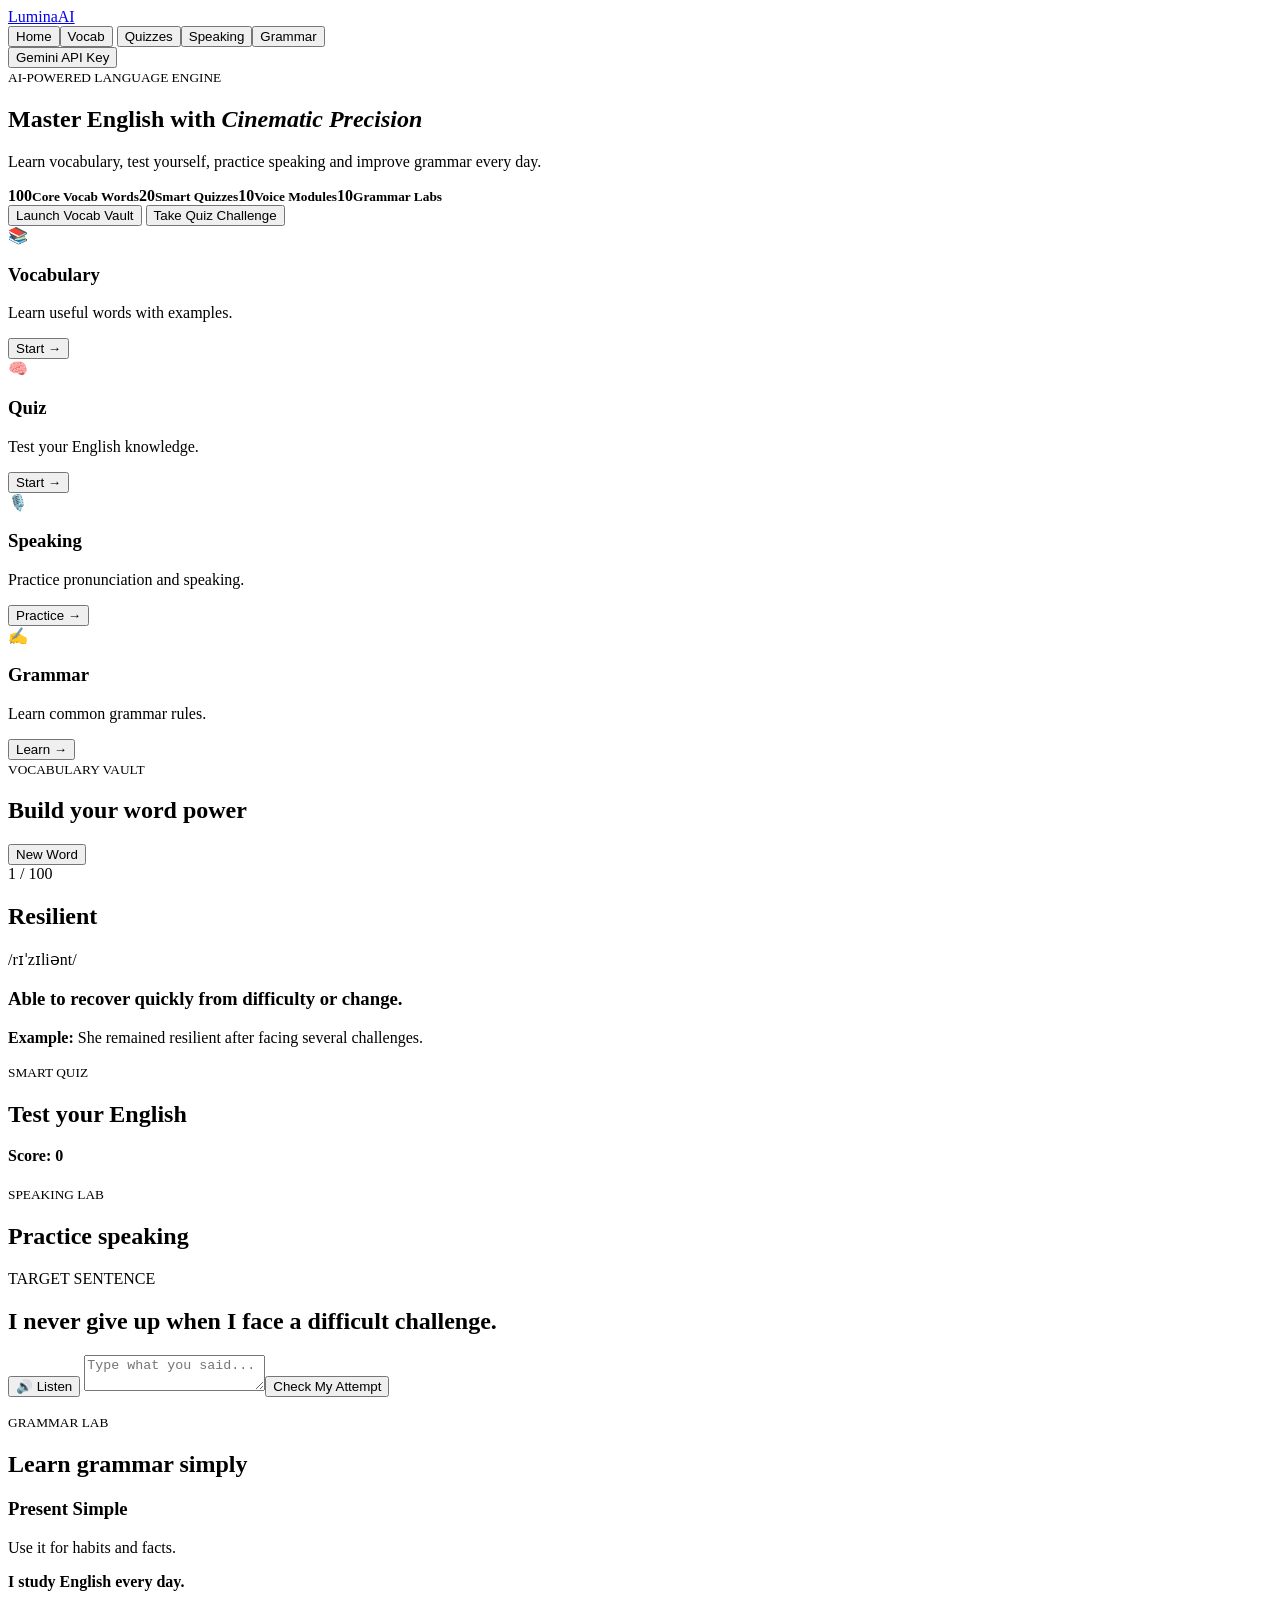
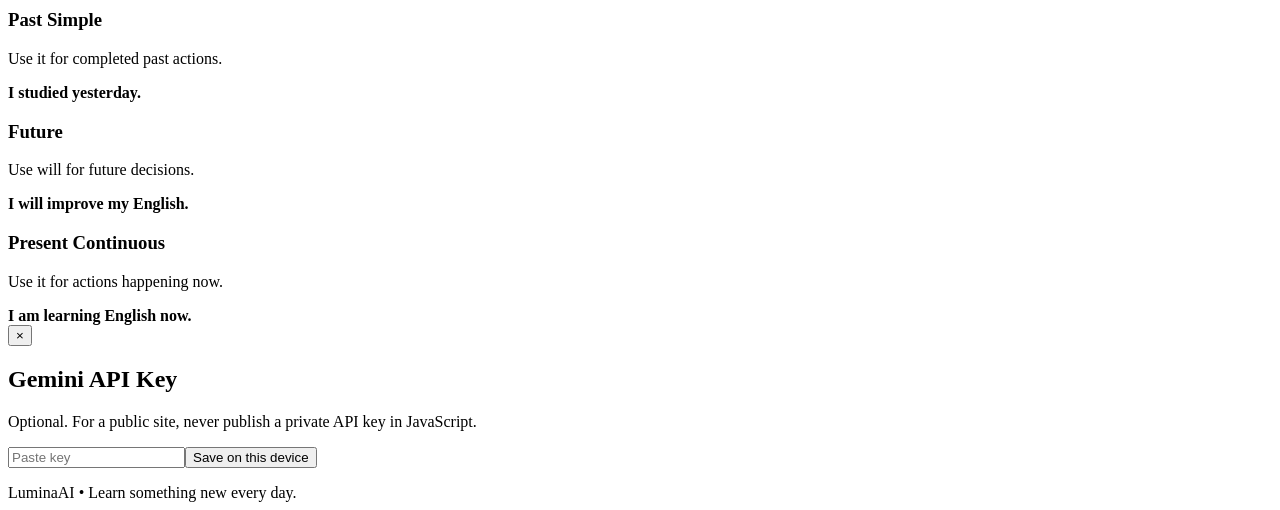
==== index (1).html @ 28f8e34a "Add files via upload" ====
<!doctype html>
<html lang="en">
<head>
<meta charset="utf-8"><meta name="viewport" content="width=device-width,initial-scale=1">
<title>LuminaAI Daily Learning App</title>
<link rel="stylesheet" href="style.css">
</head>
<body>
<header><a class="logo" href="#" data-page="home">Lumina<span>AI</span></a>
<nav>
<button data-page="home" class="active">Home</button><button data-page="vocab">Vocab</button>
<button data-page="quiz">Quizzes</button><button data-page="speak">Speaking</button><button data-page="grammar">Grammar</button>
</nav><button id="api">Gemini API Key</button></header>
<main>
<section id="home" class="page active"><div class="hero">
<small>AI-POWERED LANGUAGE ENGINE</small><h1>Master English with <em>Cinematic Precision</em></h1>
<p>Learn vocabulary, test yourself, practice speaking and improve grammar every day.</p>
<div class="stats"><b>100<small>Core Vocab Words</small></b><b>20<small>Smart Quizzes</small></b><b>10<small>Voice Modules</small></b><b>10<small>Grammar Labs</small></b></div>
<button class="primary" data-page="vocab">Launch Vocab Vault</button> <button class="secondary" data-page="quiz">Take Quiz Challenge</button>
</div><div class="cards">
<article><b>📚</b><h3>Vocabulary</h3><p>Learn useful words with examples.</p><button data-page="vocab">Start →</button></article>
<article><b>🧠</b><h3>Quiz</h3><p>Test your English knowledge.</p><button data-page="quiz">Start →</button></article>
<article><b>🎙️</b><h3>Speaking</h3><p>Practice pronunciation and speaking.</p><button data-page="speak">Practice →</button></article>
<article><b>✍️</b><h3>Grammar</h3><p>Learn common grammar rules.</p><button data-page="grammar">Learn →</button></article>
</div></section>

<section id="vocab" class="page"><div class="head"><div><small>VOCABULARY VAULT</small><h2>Build your word power</h2></div><button class="primary" id="newWord">New Word</button></div>
<div class="panel"><span id="count">1 / 100</span><h1 id="word">Resilient</h1><p id="pron">/rɪˈzɪliənt/</p><h3 id="meaning">Able to recover quickly from difficulty or change.</h3><p><b>Example:</b> <span id="example">She remained resilient after facing several challenges.</span></p><div id="syn"></div></div></section>

<section id="quiz" class="page"><div class="head"><div><small>SMART QUIZ</small><h2>Test your English</h2><p id="qnum"></p></div><strong>Score: <span id="score">0</span></strong></div>
<div class="panel"><h2 id="question"></h2><div id="answers"></div><p id="feedback"></p><button class="primary" id="next" hidden>Next Question</button></div></section>

<section id="speak" class="page"><div class="head"><div><small>SPEAKING LAB</small><h2>Practice speaking</h2></div></div>
<div class="panel center"><p>TARGET SENTENCE</p><h2 id="target">I never give up when I face a difficult challenge.</h2><button class="secondary" id="listen">🔊 Listen</button>
<textarea id="spoken" placeholder="Type what you said..."></textarea><button class="primary" id="check">Check My Attempt</button><p id="sresult"></p></div></section>

<section id="grammar" class="page"><div class="head"><div><small>GRAMMAR LAB</small><h2>Learn grammar simply</h2></div></div>
<div class="grammar"><article><h3>Present Simple</h3><p>Use it for habits and facts.</p><b>I study English every day.</b></article>
<article><h3>Past Simple</h3><p>Use it for completed past actions.</p><b>I studied yesterday.</b></article>
<article><h3>Future</h3><p>Use will for future decisions.</p><b>I will improve my English.</b></article>
<article><h3>Present Continuous</h3><p>Use it for actions happening now.</p><b>I am learning English now.</b></article></div></section>
</main>
<div id="modal"><div><button id="close">×</button><h2>Gemini API Key</h2><p>Optional. For a public site, never publish a private API key in JavaScript.</p><input id="key" type="password" placeholder="Paste key"><button class="primary" id="save">Save on this device</button><p id="status"></p></div></div>
<footer>LuminaAI • Learn something new every day.</footer>
<script src="script.js"></script>
</body></html>
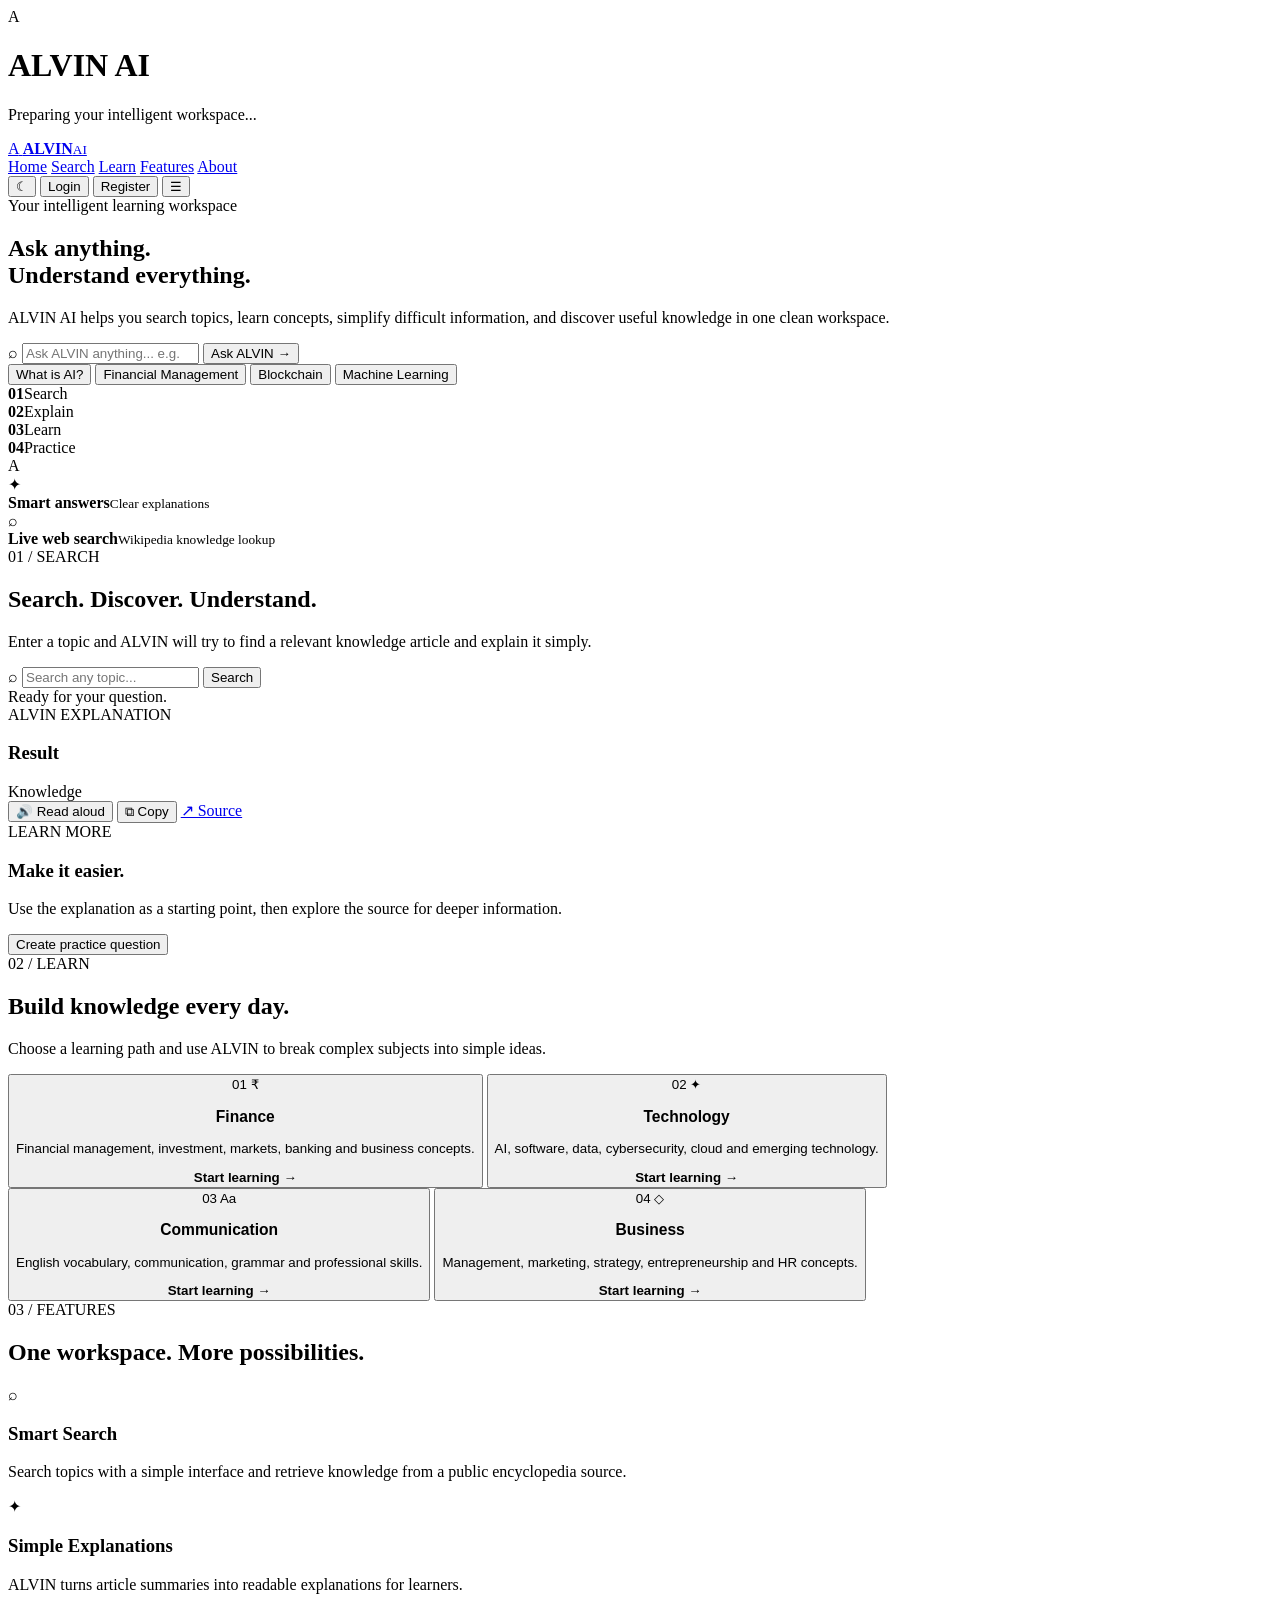
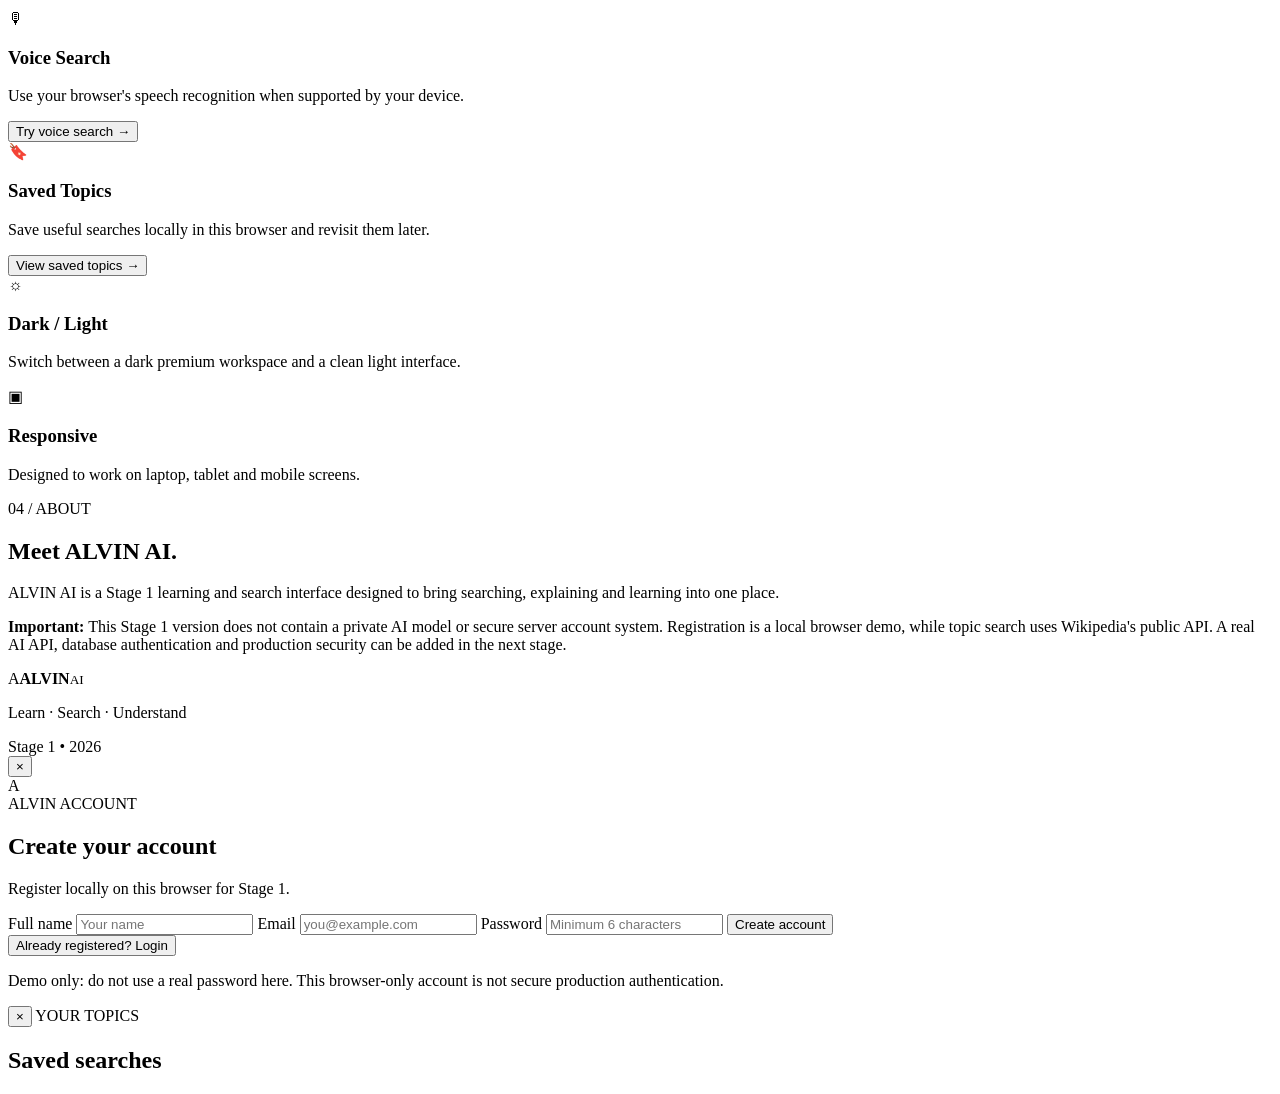
==== commit ca456d7d: "Add files via upload" ====
--- a/index (1).html
+++ b/index (1).html
@@ -1,46 +1,263 @@
-<!doctype html>
+<!DOCTYPE html>
 <html lang="en">
 <head>
-<meta charset="utf-8"><meta name="viewport" content="width=device-width,initial-scale=1">
-<title>LuminaAI Daily Learning App</title>
-<link rel="stylesheet" href="style.css">
+  <meta charset="UTF-8">
+  <meta name="viewport" content="width=device-width, initial-scale=1.0">
+  <meta name="description" content="ALVIN AI - Learn, Search and Understand">
+  <title>ALVIN AI — Learn. Search. Understand.</title>
+  <link rel="stylesheet" href="style.css">
 </head>
 <body>
-<header><a class="logo" href="#" data-page="home">Lumina<span>AI</span></a>
-<nav>
-<button data-page="home" class="active">Home</button><button data-page="vocab">Vocab</button>
-<button data-page="quiz">Quizzes</button><button data-page="speak">Speaking</button><button data-page="grammar">Grammar</button>
-</nav><button id="api">Gemini API Key</button></header>
-<main>
-<section id="home" class="page active"><div class="hero">
-<small>AI-POWERED LANGUAGE ENGINE</small><h1>Master English with <em>Cinematic Precision</em></h1>
-<p>Learn vocabulary, test yourself, practice speaking and improve grammar every day.</p>
-<div class="stats"><b>100<small>Core Vocab Words</small></b><b>20<small>Smart Quizzes</small></b><b>10<small>Voice Modules</small></b><b>10<small>Grammar Labs</small></b></div>
-<button class="primary" data-page="vocab">Launch Vocab Vault</button> <button class="secondary" data-page="quiz">Take Quiz Challenge</button>
-</div><div class="cards">
-<article><b>📚</b><h3>Vocabulary</h3><p>Learn useful words with examples.</p><button data-page="vocab">Start →</button></article>
-<article><b>🧠</b><h3>Quiz</h3><p>Test your English knowledge.</p><button data-page="quiz">Start →</button></article>
-<article><b>🎙️</b><h3>Speaking</h3><p>Practice pronunciation and speaking.</p><button data-page="speak">Practice →</button></article>
-<article><b>✍️</b><h3>Grammar</h3><p>Learn common grammar rules.</p><button data-page="grammar">Learn →</button></article>
-</div></section>
-
-<section id="vocab" class="page"><div class="head"><div><small>VOCABULARY VAULT</small><h2>Build your word power</h2></div><button class="primary" id="newWord">New Word</button></div>
-<div class="panel"><span id="count">1 / 100</span><h1 id="word">Resilient</h1><p id="pron">/rɪˈzɪliənt/</p><h3 id="meaning">Able to recover quickly from difficulty or change.</h3><p><b>Example:</b> <span id="example">She remained resilient after facing several challenges.</span></p><div id="syn"></div></div></section>
-
-<section id="quiz" class="page"><div class="head"><div><small>SMART QUIZ</small><h2>Test your English</h2><p id="qnum"></p></div><strong>Score: <span id="score">0</span></strong></div>
-<div class="panel"><h2 id="question"></h2><div id="answers"></div><p id="feedback"></p><button class="primary" id="next" hidden>Next Question</button></div></section>
-
-<section id="speak" class="page"><div class="head"><div><small>SPEAKING LAB</small><h2>Practice speaking</h2></div></div>
-<div class="panel center"><p>TARGET SENTENCE</p><h2 id="target">I never give up when I face a difficult challenge.</h2><button class="secondary" id="listen">🔊 Listen</button>
-<textarea id="spoken" placeholder="Type what you said..."></textarea><button class="primary" id="check">Check My Attempt</button><p id="sresult"></p></div></section>
-
-<section id="grammar" class="page"><div class="head"><div><small>GRAMMAR LAB</small><h2>Learn grammar simply</h2></div></div>
-<div class="grammar"><article><h3>Present Simple</h3><p>Use it for habits and facts.</p><b>I study English every day.</b></article>
-<article><h3>Past Simple</h3><p>Use it for completed past actions.</p><b>I studied yesterday.</b></article>
-<article><h3>Future</h3><p>Use will for future decisions.</p><b>I will improve my English.</b></article>
-<article><h3>Present Continuous</h3><p>Use it for actions happening now.</p><b>I am learning English now.</b></article></div></section>
-</main>
-<div id="modal"><div><button id="close">×</button><h2>Gemini API Key</h2><p>Optional. For a public site, never publish a private API key in JavaScript.</p><input id="key" type="password" placeholder="Paste key"><button class="primary" id="save">Save on this device</button><p id="status"></p></div></div>
-<footer>LuminaAI • Learn something new every day.</footer>
-<script src="script.js"></script>
-</body></html>+  <!-- Loading screen -->
+  <div id="loadingScreen" class="loading-screen">
+    <div class="loader-card">
+      <div class="brand-mark">A</div>
+      <h1>ALVIN AI</h1>
+      <p>Preparing your intelligent workspace...</p>
+      <div class="loading-bar"><span></span></div>
+    </div>
+  </div>
+
+  <!-- Toast -->
+  <div id="toast" class="toast" role="status"></div>
+
+  <!-- Header -->
+  <header class="site-header">
+    <a class="brand" href="#home" aria-label="ALVIN AI home">
+      <span class="brand-icon">A</span>
+      <span>
+        <strong>ALVIN</strong><small>AI</small>
+      </span>
+    </a>
+
+    <nav class="main-nav" id="mainNav">
+      <a href="#home">Home</a>
+      <a href="#search">Search</a>
+      <a href="#learn">Learn</a>
+      <a href="#features">Features</a>
+      <a href="#about">About</a>
+    </nav>
+
+    <div class="header-actions">
+      <button id="themeBtn" class="icon-btn" type="button" aria-label="Toggle theme">☾</button>
+      <button id="loginBtn" class="btn btn-ghost" type="button">Login</button>
+      <button id="registerBtn" class="btn btn-primary" type="button">Register</button>
+      <button id="menuBtn" class="icon-btn menu-btn" type="button" aria-label="Open menu">☰</button>
+    </div>
+  </header>
+
+  <main>
+    <!-- Hero -->
+    <section id="home" class="hero section">
+      <div class="hero-glow glow-one"></div>
+      <div class="hero-glow glow-two"></div>
+      <div class="hero-content">
+        <div class="eyebrow"><span class="pulse"></span> Your intelligent learning workspace</div>
+        <h1>Ask anything.<br><span>Understand everything.</span></h1>
+        <p class="hero-text">
+          ALVIN AI helps you search topics, learn concepts, simplify difficult information,
+          and discover useful knowledge in one clean workspace.
+        </p>
+
+        <div class="hero-search">
+          <span class="search-symbol">⌕</span>
+          <input id="heroSearchInput" type="search"
+                 placeholder="Ask ALVIN anything... e.g. What is financial management?"
+                 autocomplete="off">
+          <button id="heroSearchBtn" class="btn btn-primary" type="button">Ask ALVIN →</button>
+        </div>
+
+        <div class="quick-prompts">
+          <button class="chip" data-query="What is artificial intelligence?">What is AI?</button>
+          <button class="chip" data-query="Explain financial management">Financial Management</button>
+          <button class="chip" data-query="How does blockchain work?">Blockchain</button>
+          <button class="chip" data-query="Explain machine learning simply">Machine Learning</button>
+        </div>
+
+        <div class="hero-stats">
+          <div><strong>01</strong><span>Search</span></div>
+          <div><strong>02</strong><span>Explain</span></div>
+          <div><strong>03</strong><span>Learn</span></div>
+          <div><strong>04</strong><span>Practice</span></div>
+        </div>
+      </div>
+
+      <div class="hero-visual">
+        <div class="ai-orb">
+          <div class="orb-ring ring-one"></div>
+          <div class="orb-ring ring-two"></div>
+          <div class="orb-core">A</div>
+        </div>
+        <div class="floating-card card-top">
+          <span class="mini-icon">✦</span>
+          <div><b>Smart answers</b><small>Clear explanations</small></div>
+        </div>
+        <div class="floating-card card-bottom">
+          <span class="mini-icon">⌕</span>
+          <div><b>Live web search</b><small>Wikipedia knowledge lookup</small></div>
+        </div>
+      </div>
+    </section>
+
+    <!-- Search -->
+    <section id="search" class="section search-section">
+      <div class="section-heading">
+        <span class="section-label">01 / SEARCH</span>
+        <h2>Search. Discover. <span>Understand.</span></h2>
+        <p>Enter a topic and ALVIN will try to find a relevant knowledge article and explain it simply.</p>
+      </div>
+
+      <div class="search-panel">
+        <div class="big-search">
+          <span>⌕</span>
+          <input id="searchInput" type="search" placeholder="Search any topic..." autocomplete="off">
+          <button id="searchBtn" class="btn btn-primary" type="button">Search</button>
+        </div>
+        <div id="searchStatus" class="search-status">Ready for your question.</div>
+      </div>
+
+      <div id="answerArea" class="answer-area hidden">
+        <article class="answer-card">
+          <div class="answer-head">
+            <div>
+              <span class="answer-label">ALVIN EXPLANATION</span>
+              <h3 id="answerTitle">Result</h3>
+            </div>
+            <span id="sourceBadge" class="source-badge">Knowledge</span>
+          </div>
+          <div id="answerBody" class="answer-body"></div>
+          <div class="answer-actions">
+            <button id="speakBtn" class="small-btn" type="button">🔊 Read aloud</button>
+            <button id="copyBtn" class="small-btn" type="button">⧉ Copy</button>
+            <a id="sourceLink" class="small-btn" href="#" target="_blank" rel="noopener">↗ Source</a>
+          </div>
+        </article>
+
+        <aside class="side-card">
+          <span class="section-label">LEARN MORE</span>
+          <h3>Make it easier.</h3>
+          <p>Use the explanation as a starting point, then explore the source for deeper information.</p>
+          <button class="btn btn-secondary" id="practiceBtn" type="button">Create practice question</button>
+        </aside>
+      </div>
+    </section>
+
+    <!-- Learn -->
+    <section id="learn" class="section">
+      <div class="section-heading">
+        <span class="section-label">02 / LEARN</span>
+        <h2>Build knowledge <span>every day.</span></h2>
+        <p>Choose a learning path and use ALVIN to break complex subjects into simple ideas.</p>
+      </div>
+
+      <div class="learning-grid">
+        <button class="learning-card" data-query="Explain financial management">
+          <span class="card-number">01</span>
+          <span class="learning-icon">₹</span>
+          <h3>Finance</h3>
+          <p>Financial management, investment, markets, banking and business concepts.</p>
+          <b>Start learning →</b>
+        </button>
+
+        <button class="learning-card" data-query="Explain artificial intelligence">
+          <span class="card-number">02</span>
+          <span class="learning-icon">✦</span>
+          <h3>Technology</h3>
+          <p>AI, software, data, cybersecurity, cloud and emerging technology.</p>
+          <b>Start learning →</b>
+        </button>
+
+        <button class="learning-card" data-query="Explain communication skills">
+          <span class="card-number">03</span>
+          <span class="learning-icon">Aa</span>
+          <h3>Communication</h3>
+          <p>English vocabulary, communication, grammar and professional skills.</p>
+          <b>Start learning →</b>
+        </button>
+
+        <button class="learning-card" data-query="Explain business management">
+          <span class="card-number">04</span>
+          <span class="learning-icon">◇</span>
+          <h3>Business</h3>
+          <p>Management, marketing, strategy, entrepreneurship and HR concepts.</p>
+          <b>Start learning →</b>
+        </button>
+      </div>
+    </section>
+
+    <!-- Features -->
+    <section id="features" class="section features-section">
+      <div class="section-heading">
+        <span class="section-label">03 / FEATURES</span>
+        <h2>One workspace. <span>More possibilities.</span></h2>
+      </div>
+
+      <div class="feature-grid">
+        <div class="feature"><span>⌕</span><h3>Smart Search</h3><p>Search topics with a simple interface and retrieve knowledge from a public encyclopedia source.</p></div>
+        <div class="feature"><span>✦</span><h3>Simple Explanations</h3><p>ALVIN turns article summaries into readable explanations for learners.</p></div>
+        <div class="feature"><span>🎙</span><h3>Voice Search</h3><p>Use your browser's speech recognition when supported by your device.</p><button id="voiceBtn" class="text-btn" type="button">Try voice search →</button></div>
+        <div class="feature"><span>🔖</span><h3>Saved Topics</h3><p>Save useful searches locally in this browser and revisit them later.</p><button id="savedBtn" class="text-btn" type="button">View saved topics →</button></div>
+        <div class="feature"><span>☼</span><h3>Dark / Light</h3><p>Switch between a dark premium workspace and a clean light interface.</p></div>
+        <div class="feature"><span>▣</span><h3>Responsive</h3><p>Designed to work on laptop, tablet and mobile screens.</p></div>
+      </div>
+    </section>
+
+    <!-- About -->
+    <section id="about" class="section about-section">
+      <div>
+        <span class="section-label">04 / ABOUT</span>
+        <h2>Meet <span>ALVIN AI.</span></h2>
+      </div>
+      <div class="about-copy">
+        <p>ALVIN AI is a Stage 1 learning and search interface designed to bring searching, explaining and learning into one place.</p>
+        <p><strong>Important:</strong> This Stage 1 version does not contain a private AI model or secure server account system. Registration is a local browser demo, while topic search uses Wikipedia's public API. A real AI API, database authentication and production security can be added in the next stage.</p>
+      </div>
+    </section>
+  </main>
+
+  <footer>
+    <div class="brand footer-brand"><span class="brand-icon">A</span><span><strong>ALVIN</strong><small>AI</small></span></div>
+    <p>Learn · Search · Understand</p>
+    <span>Stage 1 • 2026</span>
+  </footer>
+
+  <!-- Auth modal -->
+  <div id="authModal" class="modal hidden" role="dialog" aria-modal="true" aria-labelledby="authTitle">
+    <div class="modal-backdrop" data-close-modal></div>
+    <div class="modal-card">
+      <button class="modal-close" data-close-modal type="button">×</button>
+      <div class="auth-icon">A</div>
+      <span class="section-label">ALVIN ACCOUNT</span>
+      <h2 id="authTitle">Create your account</h2>
+      <p id="authSub">Register locally on this browser for Stage 1.</p>
+      <form id="authForm">
+        <label id="nameLabel">Full name
+          <input id="nameInput" type="text" placeholder="Your name" autocomplete="name">
+        </label>
+        <label>Email
+          <input id="emailInput" type="email" placeholder="you@example.com" required autocomplete="email">
+        </label>
+        <label>Password
+          <input id="passwordInput" type="password" placeholder="Minimum 6 characters" minlength="6" required autocomplete="new-password">
+        </label>
+        <button class="btn btn-primary full" type="submit" id="authSubmit">Create account</button>
+      </form>
+      <button id="switchAuth" class="switch-auth" type="button">Already registered? Login</button>
+      <p class="auth-note">Demo only: do not use a real password here. This browser-only account is not secure production authentication.</p>
+    </div>
+  </div>
+
+  <!-- Saved topics modal -->
+  <div id="savedModal" class="modal hidden" role="dialog" aria-modal="true">
+    <div class="modal-backdrop" data-close-saved></div>
+    <div class="modal-card">
+      <button class="modal-close" data-close-saved type="button">×</button>
+      <span class="section-label">YOUR TOPICS</span>
+      <h2>Saved searches</h2>
+      <div id="savedList" class="saved-list"></div>
+    </div>
+  </div>
+
+  <script src="script.js"></script>
+</body>
+</html>
